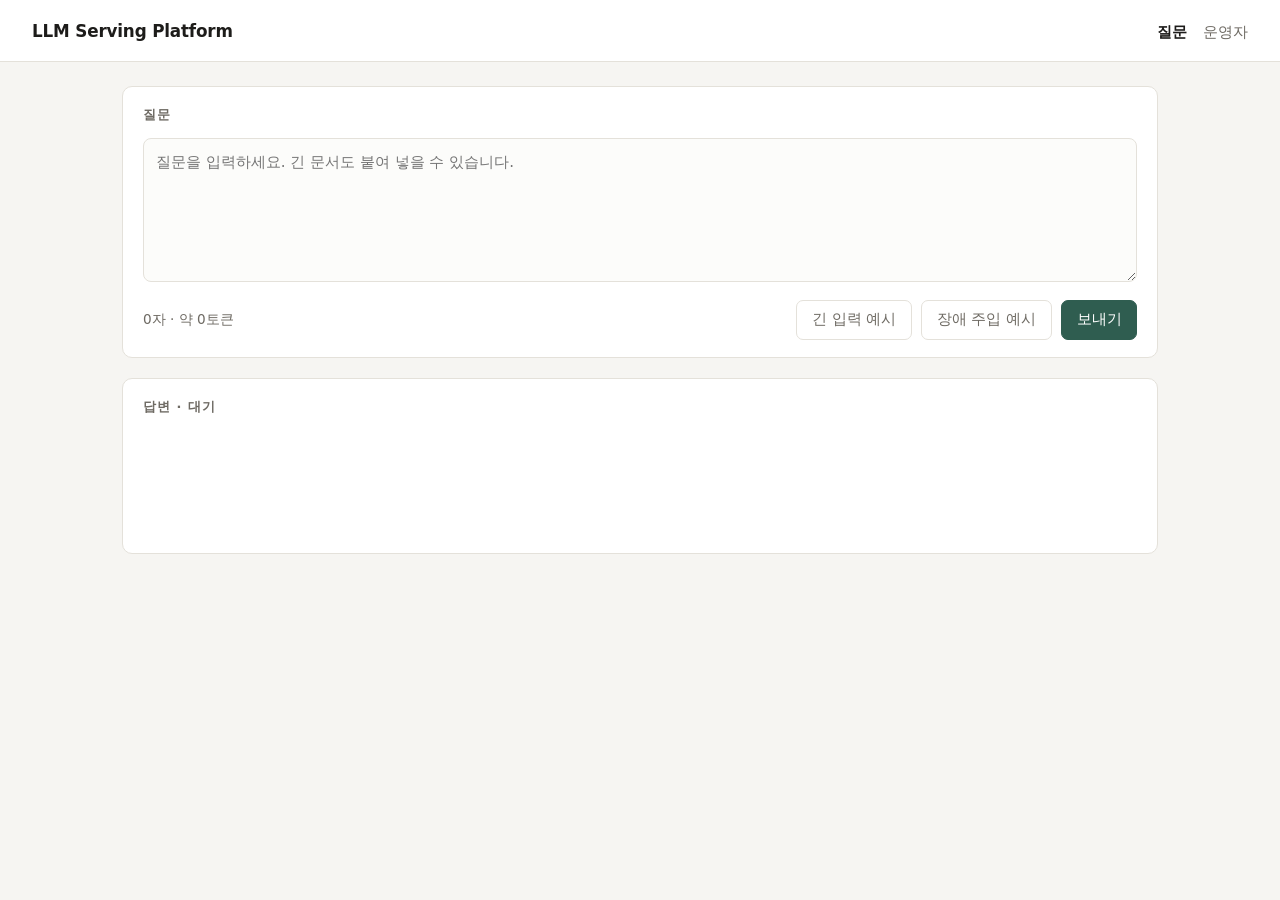
==== client/src/main/resources/static/index.html @ aaf4049b "[client] feat: Web UI, AdminConsole, ApiClient - WebUI/SseClient: fetch() POST 응답을 SSE로 읽어 순번·토큰·실패 " ====
<!DOCTYPE html>
<html lang="ko">
<head>
  <meta charset="utf-8">
  <meta name="viewport" content="width=device-width, initial-scale=1">
  <title>LLM 질문</title>
  <link rel="stylesheet" href="css/app.css">
  <script src="js/config.js"></script>
  <script src="js/SseClient.js"></script>
  <script src="js/WebUI.js"></script>
</head>
<body>
<header>
  <h1>LLM Serving Platform</h1>
  <nav>
    <a href="index.html" aria-current="page">질문</a>
    <a href="admin.html">운영자</a>
  </nav>
</header>
<main>
  <section>
    <h2>질문</h2>
    <form id="question-form">
      <textarea id="question" placeholder="질문을 입력하세요. 긴 문서도 붙여 넣을 수 있습니다."></textarea>
      <div class="row">
        <span id="count"></span>
        <span class="spacer"></span>
        <button type="button" id="sample-long" class="ghost">긴 입력 예시</button>
        <button type="button" id="sample-crash" class="ghost">장애 주입 예시</button>
        <button type="button" id="stop" hidden>중단</button>
        <button type="submit" id="send" class="primary">보내기</button>
      </div>
    </form>
  </section>
  <section>
    <h2>답변 · <span id="status" data-kind="done">대기</span></h2>
    <div id="answer"></div>
    <div id="meta"></div>
  </section>
</main>
</body>
</html>
---- client/src/main/resources/static/css/app.css ----
:root {
  --bg: #f6f5f2;
  --panel: #ffffff;
  --ink: #1d1c1a;
  --muted: #6f6b64;
  --line: #e4e1da;
  --accent: #2f5d50;
  --warn: #b5651d;
  --bad: #a83232;
  --mono: ui-monospace, SFMono-Regular, Menlo, Consolas, monospace;
  color-scheme: light;
}

* { box-sizing: border-box; }

body {
  margin: 0;
  font: 15px/1.55 system-ui, -apple-system, "Apple SD Gothic Neo", "Noto Sans KR", sans-serif;
  background: var(--bg);
  color: var(--ink);
}

header {
  display: flex;
  align-items: baseline;
  gap: 1rem;
  padding: 1.1rem 2rem;
  border-bottom: 1px solid var(--line);
  background: var(--panel);
}

header h1 { font-size: 1.05rem; margin: 0; letter-spacing: -0.01em; }
header nav { margin-left: auto; display: flex; gap: 1rem; }
header a { color: var(--muted); text-decoration: none; }
header a[aria-current] { color: var(--ink); font-weight: 600; }

main { max-width: 1100px; margin: 0 auto; padding: 1.5rem 2rem 3rem; display: grid; gap: 1.25rem; }
main.two { grid-template-columns: 1fr 1fr; }

section {
  background: var(--panel);
  border: 1px solid var(--line);
  border-radius: 10px;
  padding: 1.1rem 1.25rem;
}

section h2 { font-size: 0.8rem; text-transform: uppercase; letter-spacing: 0.08em; color: var(--muted); margin: 0 0 0.8rem; }

textarea {
  width: 100%;
  min-height: 9rem;
  resize: vertical;
  font: inherit;
  padding: 0.75rem;
  border: 1px solid var(--line);
  border-radius: 8px;
  background: #fcfcfa;
}

.row { display: flex; gap: 0.6rem; align-items: center; flex-wrap: wrap; margin-top: 0.7rem; }
.row .spacer { flex: 1; }

button, select, input[type=text] {
  font: inherit;
  padding: 0.45rem 0.9rem;
  border-radius: 7px;
  border: 1px solid var(--line);
  background: var(--panel);
  color: var(--ink);
}

button { cursor: pointer; }
button.primary { background: var(--accent); border-color: var(--accent); color: #fff; }
button:disabled { opacity: 0.5; cursor: default; }
button.ghost { color: var(--muted); }

.muted, #count { color: var(--muted); font-size: 0.85rem; }

#status { font-weight: 600; }
#status[data-kind=pending] { color: var(--warn); }
#status[data-kind=streaming] { color: var(--accent); }
#status[data-kind=failed] { color: var(--bad); }

#answer {
  white-space: pre-wrap;
  min-height: 6rem;
  margin: 0.6rem 0;
  font-size: 1rem;
}

#answer.failed { color: var(--bad); }
#meta { font-family: var(--mono); font-size: 0.8rem; color: var(--muted); }

.kv { display: flex; justify-content: space-between; padding: 0.3rem 0; border-bottom: 1px dashed var(--line); }
.kv span { color: var(--muted); }
b[data-status=ROLLING_BACK], b[data-status=ROLLED_BACK] { color: var(--bad); }
b[data-status=SWAPPING] { color: var(--warn); }
b[data-status=COMPLETED] { color: var(--accent); }

.bar { height: 6px; background: var(--line); border-radius: 3px; margin: 0.7rem 0 0.3rem; overflow: hidden; }
.bar i { display: block; height: 100%; background: var(--accent); transition: width 0.4s; }

#swap-result[data-kind=error] { color: var(--bad); }
#swap-result[data-kind=ok] { color: var(--accent); }

.stats { display: grid; grid-template-columns: repeat(5, 1fr); gap: 0.6rem; }
.stat { border: 1px solid var(--line); border-radius: 8px; padding: 0.6rem; text-align: center; }
.stat b { display: block; font-size: 1.4rem; font-variant-numeric: tabular-nums; }
.stat span { color: var(--muted); font-size: 0.75rem; }

table { width: 100%; border-collapse: collapse; font-variant-numeric: tabular-nums; }
th, td { text-align: right; padding: 0.4rem 0.5rem; border-bottom: 1px solid var(--line); }
th:first-child, td:first-child { text-align: left; }
th { color: var(--muted); font-weight: 500; font-size: 0.8rem; }

ul#alerts { list-style: none; margin: 0; padding: 0; max-height: 22rem; overflow: auto; }
ul#alerts li { padding: 0.45rem 0; border-bottom: 1px solid var(--line); display: grid; grid-template-columns: 5.5rem 11rem 1fr; gap: 0.5rem; }
ul#alerts time { color: var(--muted); font-variant-numeric: tabular-nums; }
ul#alerts code { font-family: var(--mono); font-size: 0.8rem; }
ul#alerts li[data-kind="worker.failure"] code { color: var(--bad); }
ul#alerts li[data-kind^="recovery"] code { color: var(--accent); }

.wide { grid-column: 1 / -1; }

@media (max-width: 800px) {
  main.two { grid-template-columns: 1fr; }
  .stats { grid-template-columns: repeat(2, 1fr); }
}
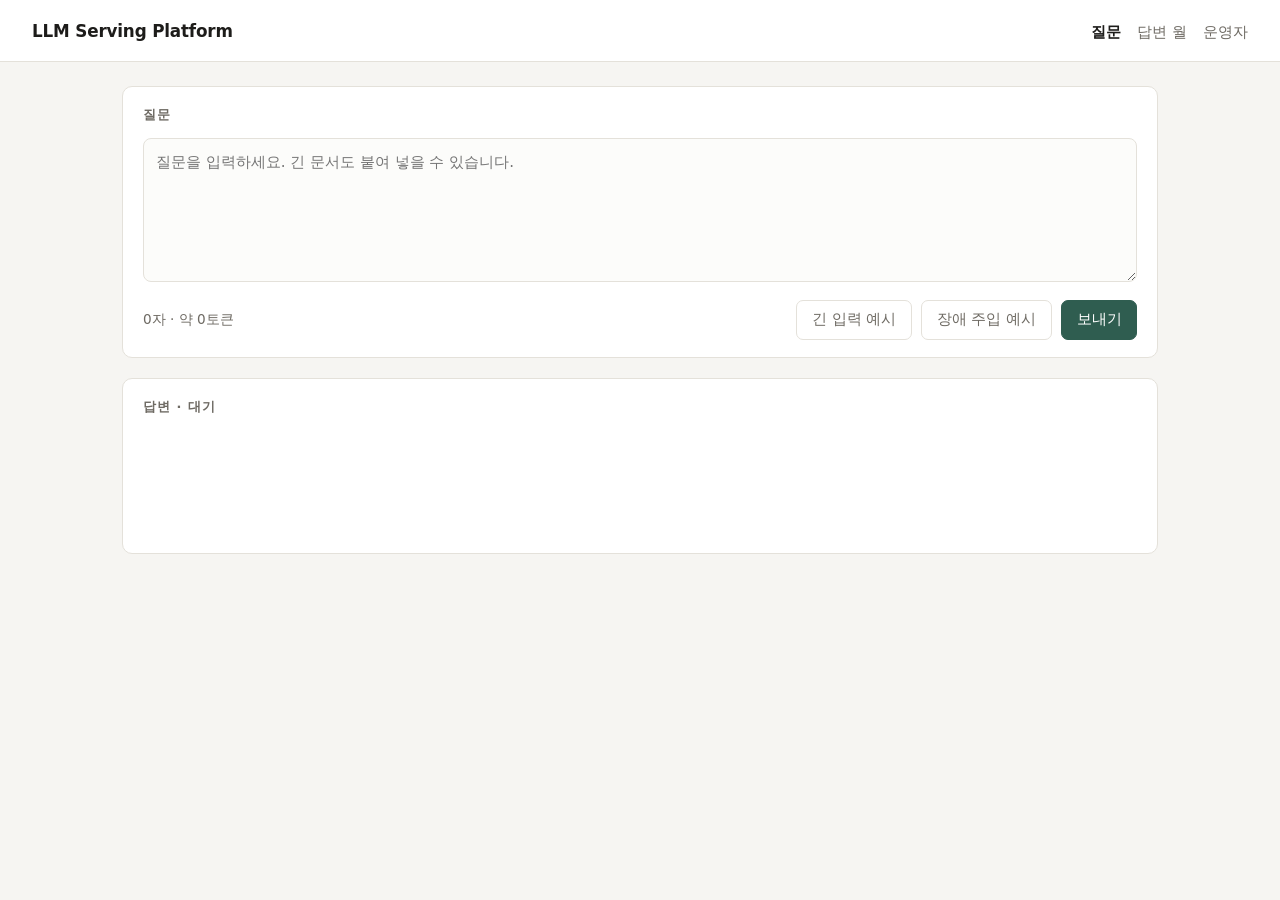
==== commit 2fc1d79f: "[client] feat: 여러 질문의 답이 동시에 흘러나오는 답변 월 시연 화면 wall.html: 타일 6~12개가 서로 다른 질문을 보내고 순번 안내·첫 토큰·답변을 함께 보" ====
--- a/client/src/main/resources/static/index.html
+++ b/client/src/main/resources/static/index.html
@@ -14,6 +14,7 @@
   <h1>LLM Serving Platform</h1>
   <nav>
     <a href="index.html" aria-current="page">질문</a>
+    <a href="wall.html">답변 월</a>
     <a href="admin.html">운영자</a>
   </nav>
 </header>
--- a/client/src/main/resources/static/css/app.css
+++ b/client/src/main/resources/static/css/app.css
@@ -122,6 +122,26 @@
 
 .wide { grid-column: 1 / -1; }
 
+/* 답변 월 (시연 도구) */
+.wall-bar { display: flex; gap: 1rem; align-items: center; flex-wrap: wrap; padding: 0.8rem 2rem; background: var(--panel); border-bottom: 1px solid var(--line); }
+.wall-bar .spacer { flex: 1; }
+.wall-stat { color: var(--muted); font-size: 0.85rem; }
+.wall-stat b { color: var(--ink); font-variant-numeric: tabular-nums; font-size: 1.05rem; margin-left: 0.2rem; }
+.wall-note { padding: 0 2rem; margin: 0.6rem 0 0; }
+.wall { display: grid; grid-template-columns: repeat(auto-fill, minmax(320px, 1fr)); gap: 0.8rem; padding: 0.8rem 2rem 2rem; }
+.tile { background: var(--panel); border: 1px solid var(--line); border-top: 3px solid var(--line); border-radius: 10px; padding: 0.7rem 0.85rem; display: flex; flex-direction: column; height: 15rem; }
+.tile header { display: flex; gap: 0.5rem; align-items: baseline; padding: 0; border: 0; background: none; }
+.tile .q { font-size: 0.88rem; flex: 1; overflow: hidden; text-overflow: ellipsis; white-space: nowrap; }
+.tile .st { font-size: 0.75rem; font-weight: 600; color: var(--muted); white-space: nowrap; }
+.tile .a { flex: 1; overflow: auto; white-space: pre-wrap; font-size: 0.88rem; margin: 0.45rem 0; }
+.tile .m { font-family: var(--mono); font-size: 0.7rem; color: var(--muted); }
+.tile[data-kind=pending] { border-top-color: var(--warn); }
+.tile[data-kind=pending] .st { color: var(--warn); }
+.tile[data-kind=streaming] { border-top-color: var(--accent); }
+.tile[data-kind=streaming] .st { color: var(--accent); }
+.tile[data-kind=failed] { border-top-color: var(--bad); }
+.tile[data-kind=failed] .st, .tile[data-kind=failed] .a { color: var(--bad); }
+
 @media (max-width: 800px) {
   main.two { grid-template-columns: 1fr; }
   .stats { grid-template-columns: repeat(2, 1fr); }
